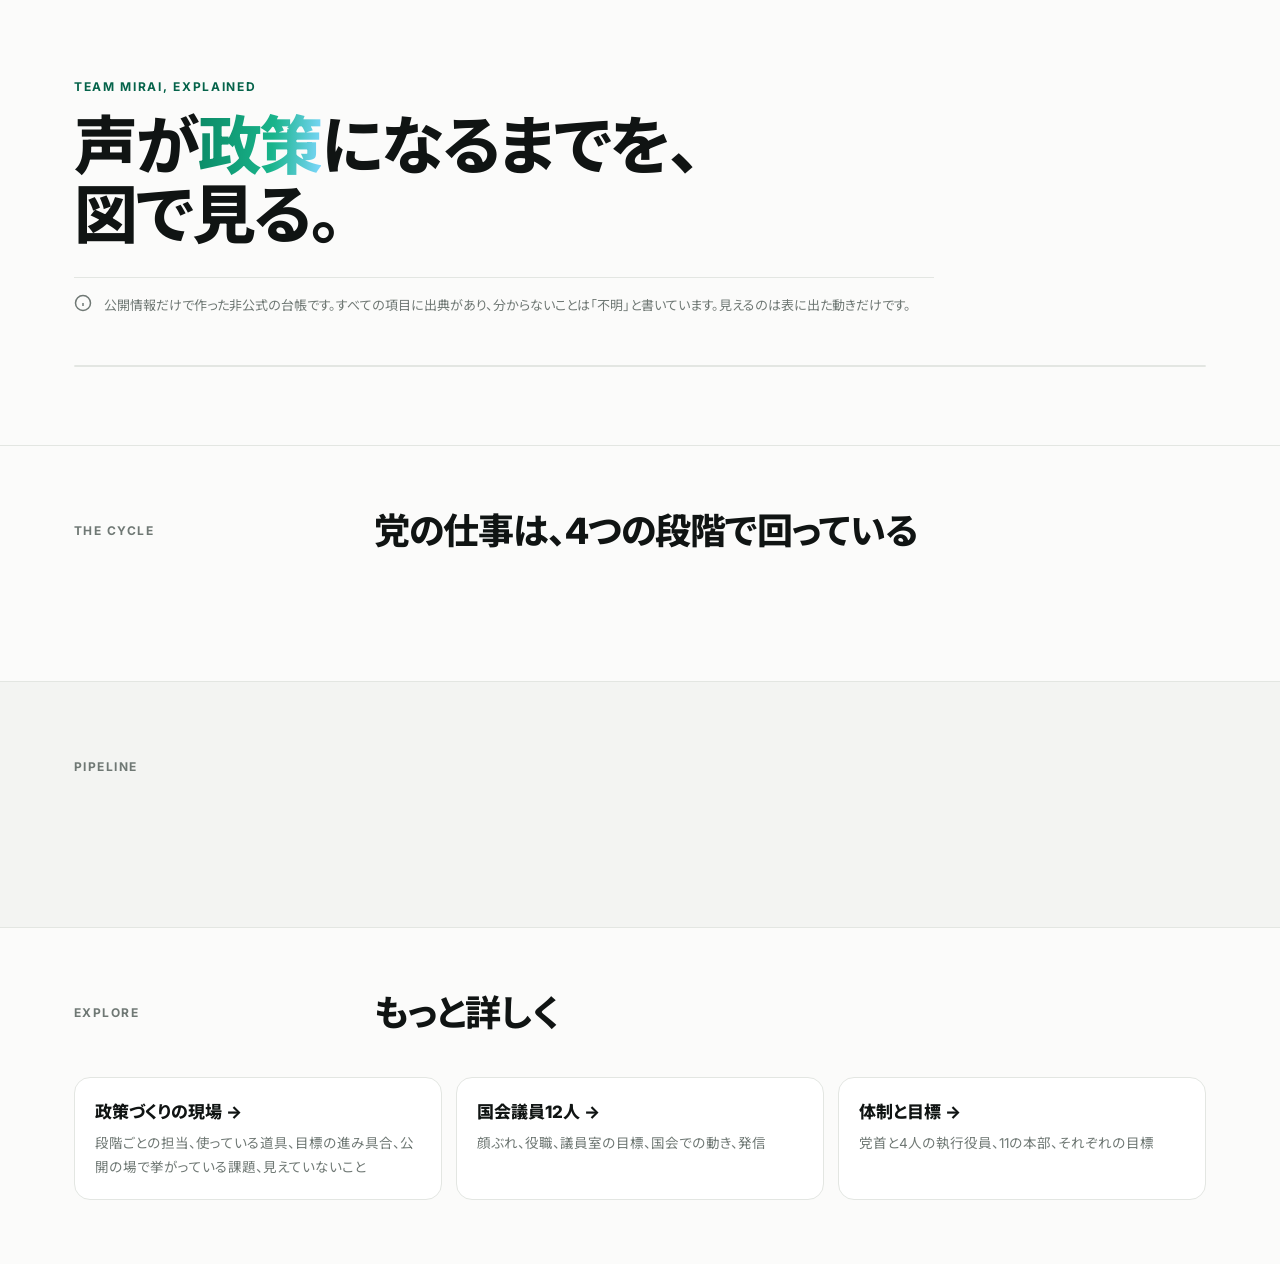
==== site/index.html @ 4ece0c5b "複数ページに作り直し: リング図、声が政策になるまでの流れ図、部署×段階の地図、議員の国会での動き、体制図、お知らせ全件の年表 Co-Authored-By: Claude Opus 5.5 <nor" ====
<!doctype html>
<html lang="ja"><head>
<meta charset="utf-8"><meta name="viewport" content="width=device-width, initial-scale=1">
<title>MiraiBoard — チームみらいを図で知る</title>
<meta name="description" content="チームみらいが何を目指し、政策づくりと広聴がどう回り、12人の国会議員が何に取り組んでいるのかを、公開情報だけで図にした台帳。">
<link rel="preconnect" href="https://fonts.googleapis.com"><link rel="preconnect" href="https://fonts.gstatic.com" crossorigin>
<link href="https://fonts.googleapis.com/css2?family=Inter:wght@400;500;600;700;800&family=Noto+Sans+JP:wght@400;500;700;800&family=Noto+Serif+JP:wght@700&display=swap" rel="stylesheet">
<link rel="stylesheet" href="assets/style.css">
</head><body>
<main>
<section class="ph"><div class="w">
  <div class="kick">Team Mirai, explained</div>
  <h1>声が<span class="g">政策</span>になるまでを、<br>図で見る。</h1>
  <p class="lead" id="lead"></p>
  <div class="note"><svg width="18" height="18" viewBox="0 0 24 24" fill="none" stroke="currentColor" stroke-width="2"><circle cx="12" cy="12" r="10"/><path d="M12 16v-4M12 8h.01"/></svg><span>公開情報だけで作った非公式の台帳です。すべての項目に出典があり、分からないことは「不明」と書いています。見えるのは表に出た動きだけです。</span></div>
</div></section>

<section class="blk" style="border-top:0;padding-top:12px"><div class="w">
  <div class="tiles" id="tiles"></div>
  <div class="src" id="tiles-src"></div>
</div></section>

<section class="blk"><div class="w">
  <div class="bh"><div class="k">The cycle</div><div><h2>党の仕事は、4つの段階で回っている</h2><p id="cycle-lead"></p></div></div>
  <div class="ringwrap"><div class="ring" id="ring"></div><div class="sheet" id="sheet"></div></div>
  <div style="margin-top:22px"><span id="lg"></span></div>
  <div class="src" id="ring-src"></div>
</div></section>

<section class="blk alt"><div class="w">
  <div class="bh"><div class="k">Pipeline</div><div><h2 id="pipe-title"></h2><p id="pipe-lead"></p></div></div>
  <div class="pipe" id="pipe"></div>
  <div class="side" id="pipe-side"></div>
  <div class="src" id="pipe-src"></div>
</div></section>

<section class="blk"><div class="w">
  <div class="bh"><div class="k">Explore</div><div><h2>もっと詳しく</h2></div></div>
  <div class="next">
    <a href="flow.html"><div class="t">政策づくりの現場 →</div><p>段階ごとの担当、使っている道具、目標の進み具合、公開の場で挙がっている課題、見えていないこと</p></a>
    <a href="people.html"><div class="t">国会議員12人 →</div><p>顔ぶれ、役職、議員室の目標、国会での動き、発信</p></a>
    <a href="org.html"><div class="t">体制と目標 →</div><p>党首と4人の執行役員、11の本部、それぞれの目標</p></a>
  </div>
</div></section>
</main>
<script src="assets/data.js"></script><script src="assets/common.js"></script>
<script>
chrome('index.html');
const P = MB.process, party = MB.party;
$('#lead').textContent = party.summary + ' 党がどんな仕組みで政策をつくり、どこまで進んでいて、どこで止まっているのかを、公開されている目標（OKR）と公式サイトから図にしました。';
const pick = ['2026年衆院選で獲得した議席数','国会議員','サポーター数','2026年衆院選・比例代表での得票数'];
$('#tiles').innerHTML = party.numbers.items.filter(n => pick.includes(n.label)).map(n => `<div class="tile"><div class="v">${esc(n.value.replace(/（.*）/, ''))}</div><div class="l">${esc(n.label)}</div></div>`).join('');
$('#tiles-src').innerHTML = `${esc(party.numbers.as_of)} 時点。` + srcHtml(party.numbers.source);

/* リング図: 4つの段階。外周の小さな印は、その段階の目標（KR）1つずつ */
const groups = Object.fromEntries((OKR.themes.find(t => t.key === 'demo') || { groups: [] }).groups.map(g => [g.tag, g]));
const ST = P.stages.filter(s => s.key !== 'cycle');
$('#cycle-lead').textContent = '「聴く → 磨く → 動かす → 伝える」。党自身が、目標をこの順に並べて公開しています。輪の外側の印が目標1つずつで、形と色で進み具合を示します。段階を押すと説明が出ます。';
const cx = 260, cy = 260, R1 = 150, R2 = 226, gap = 0.035;
const pol = (r, a) => [cx + r * Math.cos(a), cy + r * Math.sin(a)];
const arc = (a0, a1) => { const [x0, y0] = pol(R2, a0), [x1, y1] = pol(R2, a1), [x2, y2] = pol(R1, a1), [x3, y3] = pol(R1, a0); return `M${x0},${y0} A${R2},${R2} 0 0 1 ${x1},${y1} L${x2},${y2} A${R1},${R1} 0 0 0 ${x3},${y3} Z`; };
const shade = ['color-mix(in srgb,var(--brand) 88%,#000)', 'color-mix(in srgb,var(--brand) 92%,#fff)', 'color-mix(in srgb,var(--brand) 38%,var(--paper))', 'color-mix(in srgb,var(--brand) 22%,var(--paper))'];
let svg = `<svg viewBox="0 0 520 520" role="img" aria-label="デジタル民主主義サイクルの図"><defs><marker id="ah" markerWidth="8" markerHeight="8" refX="4" refY="4" orient="auto"><path d="M0,0 L8,4 L0,8 z" fill="var(--ink-3)"/></marker></defs>`;
ST.forEach((s, i) => {
  const a0 = -Math.PI / 2 + i * Math.PI / 2 + gap, a1 = -Math.PI / 2 + (i + 1) * Math.PI / 2 - gap, am = (a0 + a1) / 2;
  const [tx, ty] = pol((R1 + R2) / 2, am);
  svg += `<path class="seg-path" data-i="${i}" d="${arc(a0, a1)}" fill="${shade[i]}"/>`;
  const tc = i < 2 ? '#fff' : 'var(--ink)';
  svg += `<text x="${tx}" y="${ty - 4}" text-anchor="middle" font-size="26" font-weight="800" fill="${tc}" pointer-events="none">${esc(s.tag)}</text>`;
  svg += `<text x="${tx}" y="${ty + 20}" text-anchor="middle" font-size="12" fill="${tc}" opacity=".85" pointer-events="none">${esc(s.officer || '')}</text>`;
  const krs = (groups[s.tag] || { krs: [] }).krs;
  krs.forEach((id, j) => { const a = a0 + (a1 - a0) * (j + .5) / krs.length; const [mx, my] = pol(R2 + 20, a); const c = SC[(KR[id] || {}).status] || 'todo';
    svg += `<foreignObject x="${mx - 11}" y="${my - 11}" width="22" height="22">${mk(id)}</foreignObject>`; });
});
svg += `<circle cx="${cx}" cy="${cy}" r="${R1 - 18}" fill="var(--paper)" stroke="var(--line)"/><text x="${cx}" y="${cy - 10}" text-anchor="middle" font-size="12" font-weight="700" fill="var(--ink-3)" letter-spacing="2">DIGITAL</text><text x="${cx}" y="${cy + 10}" text-anchor="middle" font-size="12" font-weight="700" fill="var(--ink-3)" letter-spacing="2">DEMOCRACY</text><text x="${cx}" y="${cy + 34}" text-anchor="middle" font-size="15" font-weight="800" fill="var(--ink)">サイクル</text></svg>`;
$('#ring').innerHTML = svg;
function sheet(i) {
  const s = ST[i], krs = (groups[s.tag] || { krs: [] }).krs;
  const c = krs.reduce((a, id) => { const x = (KR[id] || {}).status; a[x] = (a[x] || 0) + 1; return a; }, {});
  $$('.seg-path').forEach(p => p.style.opacity = +p.dataset.i === i ? 1 : .35);
  $('#sheet').innerHTML = `<div class="num">0${i + 1}</div><h3>${esc(s.tag)}</h3><p class="sub">${esc(s.title)}</p>
  <dl><dt>していること</dt><dd>${esc(s.what)}</dd><dt>担当</dt><dd>${s.officer ? `執行役員 ${esc(s.officer)}／` : ''}${esc((s.units || []).join('・'))}</dd><dt>使う道具</dt><dd>${esc((s.tools || []).join('・') || '—')}</dd><dt>目標の状態</dt><dd>${['達成', '順調', '注意', '未着手'].filter(x => c[x]).map(x => st(x) + ` ${c[x]}`).join('　')}</dd></dl>
  <a class="more" href="flow.html#${esc(s.key)}">この段階を詳しく見る →</a>`;
}
$$('.seg-path').forEach(p => p.addEventListener('click', () => sheet(+p.dataset.i)));
sheet(0); $('#lg').innerHTML = legend();
$('#ring-src').innerHTML = srcHtml(P.intro_source) + '　' + srcHtml(OKR_SRC);

/* パイプライン図: 声 → 論点 → 政調 → 公表 */
const pp = P.pipeline;
$('#pipe-title').textContent = pp.title; $('#pipe-lead').textContent = pp.lead;
const dial = (r, c) => { const C = 2 * Math.PI * 48, v = Math.min(1, r ?? 0); return `<svg class="dial" viewBox="0 0 118 118"><circle cx="59" cy="59" r="48" fill="none" stroke="var(--mute)" stroke-width="10"/><circle cx="59" cy="59" r="48" fill="none" stroke="var(--${c})" stroke-width="10" stroke-linecap="round" stroke-dasharray="${C * v} ${C}" transform="rotate(-90 59 59)"/></svg>`; };
$('#pipe').innerHTML = pp.nodes.map((n, i) => { const k = KR[n.kr] || {}; const r = ratio(k.progress); const c = SC[k.status] || 'todo';
  const [a, b] = (k.progress || '').split('/');
  return `<div class="pnode"><div style="position:relative;width:118px">${dial(r, c)}<div style="position:absolute;inset:0;display:flex;flex-direction:column;align-items:center;justify-content:center"><b style="font-size:22px;letter-spacing:-.02em">${esc(a || '—')}</b><span class="small muted">/ ${esc(b || '')}</span></div></div>
  ${i < pp.nodes.length - 1 ? '<svg class="arrow" viewBox="0 0 100 14" preserveAspectRatio="none"><line x1="0" y1="7" x2="92" y2="7" stroke="var(--line-2)" stroke-width="2" stroke-dasharray="4 4"/><path d="M92,2 L100,7 L92,12" fill="var(--line-2)"/></svg>' : ''}
  <h4>${esc(n.label)}</h4><p>${esc(n.note)}</p><div style="margin-top:8px">${st(k.status)}</div></div>`; }).join('');
$('#pipe-side').innerHTML = pp.side.map(n => { const k = KR[n.kr] || {}; const r = ratio(k.progress);
  return `<div class="scard"><div class="t">${esc(n.label)}</div><div class="meter"><i style="width:${Math.min(100, (r || 0) * 100)}%"></i></div><div style="display:flex;justify-content:space-between;margin-top:8px;align-items:center"><span class="small muted">${esc(k.owner)}・${esc(k.progress || '—')}</span>${st(k.status)}</div></div>`; }).join('');
$('#pipe-src').innerHTML = '数字は目標に対する実績（例: 5/20件 ＝ 目標20件のうち5件）。' + srcHtml(OKR_SRC);
</script>
</body></html>
---- site/assets/style.css ----
:root{
  --bg:#fbfbfa; --paper:#ffffff; --soft:#f3f4f2; --mute:#eceeeb;
  --ink:#101413; --ink-2:#3c4441; --ink-3:#6f7874; --line:#e3e6e2; --line-2:#cfd4cf;
  --brand:#0b8a66; --brand-2:#19b48b; --brand-soft:#e5f4ee; --brand-ink:#05634a;
  --done:#11784a; --done-bg:#e2f3ea; --ok:#2457b8; --ok-bg:#e7eefb; --warn:#9a5300; --warn-bg:#fbefdc; --todo:#5f6864; --todo-bg:#eceeec;
  --sh:0 1px 2px rgba(16,20,19,.05),0 8px 24px rgba(16,20,19,.06);
  --sh-lg:0 24px 60px rgba(16,20,19,.18);
  --serif:"Noto Serif JP","Hiragino Mincho ProN",serif;
}
@media (prefers-color-scheme:dark){:root{
  --bg:#0c0f0e; --paper:#121615; --soft:#161b19; --mute:#1c2220;
  --ink:#eef2f0; --ink-2:#c4ccc8; --ink-3:#8d9893; --line:#232a27; --line-2:#2f3834;
  --brand:#33d2a3; --brand-2:#6fe4c2; --brand-soft:#11291f; --brand-ink:#86ecce;
  --done:#62d49c; --done-bg:#11291c; --ok:#8fb6ff; --ok-bg:#141f33; --warn:#f0b062; --warn-bg:#2b2012; --todo:#a5afab; --todo-bg:#1b211f;
  --sh:0 1px 2px rgba(0,0,0,.4),0 8px 24px rgba(0,0,0,.35); --sh-lg:0 24px 60px rgba(0,0,0,.6);
}}
*{box-sizing:border-box}
html{scroll-padding-top:76px}
body{margin:0;background:var(--bg);color:var(--ink);font:15px/1.75 Inter,"Noto Sans JP",system-ui,-apple-system,sans-serif;-webkit-font-smoothing:antialiased;font-feature-settings:"palt" 1}
a{color:inherit;text-decoration:none}
a.u{color:var(--brand-ink);text-decoration:underline;text-decoration-color:color-mix(in srgb,var(--brand) 35%,transparent);text-underline-offset:3px}
button{font:inherit;color:inherit;background:none;border:0;cursor:pointer}
.w{max-width:1180px;margin:0 auto;padding:0 24px}
.small{font-size:12.5px} .muted{color:var(--ink-3)} .ink2{color:var(--ink-2)}
/* top bar */
.bar{position:sticky;top:0;z-index:50;background:color-mix(in srgb,var(--bg) 80%,transparent);backdrop-filter:saturate(180%) blur(16px);-webkit-backdrop-filter:saturate(180%) blur(16px);border-bottom:1px solid var(--line)}
.bar .w{display:flex;align-items:center;gap:22px;height:64px}
.brand{display:flex;align-items:center;gap:10px;font-weight:800;letter-spacing:-.01em;white-space:nowrap}
.brand svg{flex:none}
.tabsnav{display:flex;gap:2px;overflow-x:auto;scrollbar-width:none;flex:1}
.tabsnav::-webkit-scrollbar{display:none}
.tabsnav a{position:relative;font-size:13.5px;font-weight:500;color:var(--ink-3);padding:8px 12px;white-space:nowrap}
.tabsnav a:hover{color:var(--ink)}
.tabsnav a.on{color:var(--ink)}
.tabsnav a.on::after{content:"";position:absolute;left:12px;right:12px;bottom:-13px;height:2px;background:var(--ink);border-radius:2px}
.stamp{font-size:12px;color:var(--ink-3);white-space:nowrap}
/* page head */
.ph{padding:76px 0 36px}
.kick{font-size:12px;font-weight:700;letter-spacing:.14em;text-transform:uppercase;color:var(--brand-ink)}
.ph h1{font-size:clamp(34px,5.4vw,64px);line-height:1.08;letter-spacing:-.035em;margin:14px 0 18px;font-weight:800}
.ph h1 .g{background:linear-gradient(95deg,var(--brand),var(--brand-2) 60%,#7fd8ff);-webkit-background-clip:text;background-clip:text;color:transparent}
.ph p.lead{font-size:18px;color:var(--ink-2);max-width:760px;margin:0}
.note{display:flex;gap:12px;align-items:flex-start;font-size:13px;color:var(--ink-3);border-top:1px solid var(--line);padding-top:16px;margin-top:28px;max-width:860px}
/* blocks */
.blk{padding:64px 0;border-top:1px solid var(--line)}
.blk.alt{background:var(--soft)}
.bh{display:grid;grid-template-columns:260px 1fr;gap:40px;margin-bottom:32px}
.bh .k{font-size:12px;font-weight:700;letter-spacing:.12em;text-transform:uppercase;color:var(--ink-3);padding-top:10px}
.bh h2{font-size:clamp(24px,3vw,36px);letter-spacing:-.025em;line-height:1.2;margin:0 0 10px;font-weight:800}
.bh p{margin:0;color:var(--ink-2);max-width:720px}
.src{font-size:12px;color:var(--ink-3);margin-top:14px}
.src a{color:var(--ink-2);text-decoration:underline;text-underline-offset:2px;text-decoration-color:var(--line-2)}
.chip{display:inline-flex;align-items:center;gap:6px;font-size:12px;font-weight:600;padding:3px 10px;border-radius:999px;background:var(--mute);color:var(--ink-2);white-space:nowrap}
.chip.b{background:var(--brand-soft);color:var(--brand-ink)}
.seg{display:inline-flex;gap:4px;padding:4px;border-radius:12px;background:var(--mute);flex-wrap:wrap}
.seg button{font-size:13px;font-weight:600;padding:6px 12px;border-radius:9px;color:var(--ink-3)}
.seg button.on{background:var(--paper);color:var(--ink);box-shadow:var(--sh)}
/* status (icon + label, never color alone) */
.st{display:inline-flex;align-items:center;gap:5px;font-size:11.5px;font-weight:700;padding:2px 9px 2px 7px;border-radius:999px;white-space:nowrap}
.st svg{width:11px;height:11px}
.st.done{color:var(--done);background:var(--done-bg)} .st.ok{color:var(--ok);background:var(--ok-bg)} .st.warn{color:var(--warn);background:var(--warn-bg)} .st.todo{color:var(--todo);background:var(--todo-bg)}
.legend{display:flex;gap:8px;flex-wrap:wrap;align-items:center;font-size:12px;color:var(--ink-3)}
/* tiles */
.tiles{display:grid;grid-template-columns:repeat(4,1fr);gap:1px;background:var(--line);border:1px solid var(--line);border-radius:18px;overflow:hidden}
.tile{background:var(--paper);padding:22px 22px 20px}
.tile .v{font-size:32px;font-weight:800;letter-spacing:-.03em;line-height:1.05}
.tile .l{font-size:12.5px;color:var(--ink-3);margin-top:8px}
/* ring */
.ringwrap{display:grid;grid-template-columns:minmax(0,1.05fr) minmax(0,1fr);gap:48px;align-items:center}
.ring svg{width:100%;height:auto;display:block}
.ring .seg-path{cursor:pointer;transition:opacity .2s}
.ring .seg-path:hover{opacity:.9}
.sheet .num{font-family:var(--serif);font-size:96px;line-height:.9;font-weight:700;color:var(--mute);-webkit-text-stroke:1px var(--line-2)}
.sheet h3{font-size:34px;letter-spacing:-.02em;margin:6px 0 8px;font-weight:800}
.sheet .sub{font-size:17px;color:var(--ink-2);margin:0 0 18px}
.sheet dl{display:grid;grid-template-columns:110px 1fr;gap:10px 16px;margin:0;border-top:1px solid var(--line);padding-top:16px;font-size:14px}
.sheet dt{color:var(--ink-3);font-size:12.5px;font-weight:600;padding-top:2px}
.sheet dd{margin:0}
.sheet .more{display:inline-flex;margin-top:18px;font-weight:700;font-size:14px;border-bottom:2px solid var(--ink);padding-bottom:2px}
/* pipeline */
.pipe{position:relative;display:grid;grid-template-columns:repeat(4,1fr);gap:0}
.pnode{position:relative;padding:0 18px 0 0}
.pnode .dial{width:118px;height:118px}
.pnode h4{margin:14px 0 2px;font-size:17px;font-weight:800;letter-spacing:-.01em}
.pnode p{margin:0;font-size:13px;color:var(--ink-3)}
.pnode .arrow{position:absolute;top:52px;right:-6px;left:132px;height:14px}
.side{display:grid;grid-template-columns:repeat(3,1fr);gap:14px;margin-top:40px}
.scard{background:var(--paper);border:1px solid var(--line);border-radius:16px;padding:18px}
.scard .t{font-weight:700;font-size:14.5px;margin-bottom:10px}
.meter{height:8px;border-radius:99px;background:var(--mute);overflow:hidden}
.meter i{display:block;height:100%;border-radius:99px;background:var(--brand)}
/* matrix */
.matrix{display:grid;border:1px solid var(--line);border-radius:18px;overflow:hidden;background:var(--line);gap:1px}
.matrix .c{background:var(--paper);padding:12px 14px;min-height:56px}
.matrix .hd{background:var(--soft);font-size:12px;font-weight:700;color:var(--ink-3);letter-spacing:.04em}
.matrix .rh{font-weight:700;font-size:13.5px}
.marks{display:flex;flex-wrap:wrap;gap:5px}
.mk{width:22px;height:22px;border-radius:7px;display:inline-flex;align-items:center;justify-content:center;cursor:default;position:relative}
.mk svg{width:12px;height:12px}
.mk.done{background:var(--done-bg);color:var(--done)} .mk.ok{background:var(--ok-bg);color:var(--ok)} .mk.warn{background:var(--warn-bg);color:var(--warn)} .mk.todo{background:var(--todo-bg);color:var(--todo)}
.mk:hover,.mk:focus{outline:2px solid var(--ink);outline-offset:1px}
.tip{position:fixed;z-index:80;max-width:320px;background:var(--ink);color:var(--bg);font-size:12.5px;line-height:1.55;padding:10px 12px;border-radius:10px;pointer-events:none;opacity:0;transition:opacity .12s;box-shadow:var(--sh-lg)}
.tip.on{opacity:1}
.tip b{display:block;margin-bottom:2px}
/* editorial stage list */
.stage{display:grid;grid-template-columns:120px 1fr 1fr;gap:32px;padding:40px 0;border-top:1px solid var(--line)}
.stage .no{font-family:var(--serif);font-size:64px;line-height:1;color:var(--ink-3)}
.stage h3{font-size:26px;margin:0 0 6px;letter-spacing:-.02em}
.stage .what{color:var(--ink-2);margin:0 0 14px}
.stage ul.facts{list-style:none;padding:0;margin:0;display:grid;gap:12px}
.stage ul.facts li{font-size:14px;padding-left:16px;position:relative}
.stage ul.facts li::before{content:"";position:absolute;left:0;top:10px;width:6px;height:6px;border-radius:50%;background:var(--brand)}
.kv{display:flex;flex-wrap:wrap;gap:6px;margin:0 0 12px}
.lbl{font-size:11.5px;font-weight:700;letter-spacing:.08em;text-transform:uppercase;color:var(--ink-3);margin:18px 0 8px}
.issue{display:flex;gap:10px;font-size:13.5px;margin:6px 0}
.issue code{font-size:11.5px;color:var(--ink-3);background:var(--mute);padding:1px 6px;border-radius:6px;white-space:nowrap;height:fit-content}
.blind{font-size:13.5px;color:var(--ink-2);border:1px dashed var(--line-2);border-radius:12px;padding:10px 12px;background:repeating-linear-gradient(135deg,transparent 0 8px,color-mix(in srgb,var(--mute) 60%,transparent) 8px 9px)}
/* table */
.tbl{width:100%;border-collapse:collapse;font-size:14px}
.tbl th{font-size:12px;color:var(--ink-3);font-weight:600;text-align:left;padding:10px 12px;border-bottom:1px solid var(--line-2)}
.tbl td{padding:12px;border-bottom:1px solid var(--line);vertical-align:top}
.scroll{overflow-x:auto}
/* people */
.pgrid{display:grid;grid-template-columns:repeat(auto-fill,minmax(210px,1fr));gap:20px}
.pgrid{align-items:start}
.person{text-align:left;display:flex;flex-direction:column;width:100%;padding:0;align-self:start}
.person .ph-img{aspect-ratio:4/5;border-radius:18px;overflow:hidden;background:var(--mute);position:relative}
.person img{width:100%;height:100%;object-fit:cover;object-position:center 15%;display:block;transition:transform .4s}
.person:hover img{transform:scale(1.04)}
.person .ini{position:absolute;inset:0;display:flex;align-items:center;justify-content:center;font-size:56px;font-weight:800;color:var(--brand-ink);background:var(--brand-soft)}
.person .nm{font-size:18px;font-weight:800;margin-top:12px;letter-spacing:-.01em}
.person .meta{font-size:12.5px;color:var(--ink-3)}
.person .roles{display:flex;gap:6px;flex-wrap:wrap;margin-top:8px}
.person .sbar{display:flex;height:6px;border-radius:99px;overflow:hidden;margin-top:10px;gap:2px;background:var(--paper)}
.person .sbar i{display:block;height:100%}
.search{height:42px;border-radius:12px;border:1px solid var(--line);background:var(--paper);padding:0 14px;font:inherit;color:var(--ink);min-width:240px;flex:1}
.toolbar{display:flex;gap:10px;flex-wrap:wrap;align-items:center;margin-bottom:24px}
/* bars chart */
.hbar{display:grid;grid-template-columns:120px 1fr 36px;gap:12px;align-items:center;padding:6px 0;cursor:default}
.hbar .n{font-size:13.5px;font-weight:600;white-space:nowrap}
.hbar .t{height:14px;border-radius:0 4px 4px 0;background:var(--brand)}
.hbar .v{font-size:12.5px;color:var(--ink-3);text-align:right}
.hbar:hover .t{background:var(--brand-ink)}
/* drawer */
.scrim{position:fixed;inset:0;background:rgba(10,14,13,.45);opacity:0;pointer-events:none;transition:.2s;z-index:70}
.scrim.on{opacity:1;pointer-events:auto}
.drawer{position:fixed;top:0;right:0;width:min(680px,100%);height:100%;background:var(--bg);z-index:71;transform:translateX(102%);transition:transform .28s cubic-bezier(.2,.8,.2,1);overflow-y:auto;box-shadow:var(--sh-lg)}
.drawer.on{transform:none}
.dtop{position:sticky;top:0;display:flex;justify-content:flex-end;padding:14px 18px;background:color-mix(in srgb,var(--bg) 88%,transparent);backdrop-filter:blur(8px);z-index:3}
.dtop button{width:38px;height:38px;border-radius:12px;border:1px solid var(--line);background:var(--paper)}
.dbody{padding:0 30px 56px}
.dhero{display:grid;grid-template-columns:150px 1fr;gap:22px;align-items:end}
.dhero .ph-img{aspect-ratio:4/5;border-radius:16px;overflow:hidden;background:var(--mute);position:relative}
.dhero img{width:100%;height:100%;object-fit:cover;object-position:center 15%}
.dname{font-size:30px;font-weight:800;letter-spacing:-.02em;line-height:1.2}
.quote{font-family:var(--serif);font-size:22px;line-height:1.55;margin:26px 0 10px;font-weight:700}
.dsec{margin-top:30px}
.obj{border-top:1px solid var(--line);padding:14px 0}
.obj .ot{font-weight:700;font-size:15px}
.obj .od{font-size:13px;color:var(--ink-3);margin:4px 0 8px}
.krrow{display:flex;justify-content:space-between;gap:12px;font-size:13.5px;padding:5px 0}
.krrow .pg{font-size:12px;color:var(--ink-3);white-space:nowrap}
.feed{list-style:none;margin:0;padding:0}
.feed li{display:grid;grid-template-columns:92px 1fr;gap:12px;font-size:13.5px;padding:8px 0;border-top:1px solid var(--line)}
.feed .d{color:var(--ink-3);font-size:12.5px}
.links{display:flex;flex-wrap:wrap;gap:8px}
.links a{font-size:13px;padding:6px 12px;border-radius:999px;border:1px solid var(--line);background:var(--paper)}
/* org */
.org{display:grid;gap:28px}
.org .lead-node{justify-self:center;text-align:center}
.onode{background:var(--paper);border:1px solid var(--line);border-radius:16px;padding:14px 18px;box-shadow:var(--sh)}
.onode .r{font-size:11.5px;font-weight:700;letter-spacing:.1em;color:var(--ink-3)}
.onode .n{font-size:17px;font-weight:800}
.ocols{display:grid;grid-template-columns:repeat(4,1fr);gap:16px;position:relative}
.ocols::before{content:"";position:absolute;top:-15px;left:12.5%;right:12.5%;height:1px;background:var(--line-2)}
.ocol{position:relative;display:grid;gap:8px;align-content:start}
.ocol::before{content:"";position:absolute;top:-15px;left:50%;height:15px;width:1px;background:var(--line-2)}
.ocol .units{display:grid;gap:6px;margin-top:4px}
.ocol .unit{font-size:13px;padding:8px 12px;border-radius:10px;background:var(--soft);border:1px solid var(--line);text-align:center}
.vline{width:1px;height:14px;background:var(--line-2);justify-self:center}
/* timeline */
.track{position:relative;height:96px;margin:10px 0 8px}
.track .axis{position:absolute;left:0;right:0;top:46px;height:2px;background:var(--line-2)}
.track .pt{position:absolute;top:38px;transform:translateX(-50%);text-align:center}
.track .pt i{display:block;width:16px;height:16px;border-radius:50%;background:var(--paper);border:3px solid var(--brand);margin:0 auto}
.track .pt span{display:block;font-size:11.5px;color:var(--ink-3);margin-top:6px;white-space:nowrap}
.track .yr{position:absolute;top:8px;font-size:12px;font-weight:800;color:var(--ink-3);transform:translateX(-50%)}
.mil{display:grid;grid-template-columns:repeat(auto-fill,minmax(260px,1fr));gap:12px;margin-top:20px}
.mil .m{background:var(--paper);border:1px solid var(--line);border-radius:14px;padding:14px 16px}
.mil .m .d{font-size:12px;font-weight:700;color:var(--brand-ink)}
.mil .m .e{font-size:14px;margin-top:4px}
/* cards */
.cards{display:grid;grid-template-columns:repeat(auto-fill,minmax(270px,1fr));gap:14px}
.card{background:var(--paper);border:1px solid var(--line);border-radius:16px;padding:18px}
.card h3{margin:6px 0 6px;font-size:16px}
.card p{margin:0;font-size:13.5px;color:var(--ink-2)}
.mission{font-family:var(--serif);font-size:clamp(26px,3.6vw,44px);line-height:1.45;font-weight:700;letter-spacing:-.01em;margin:0}
.vals{display:grid;grid-template-columns:repeat(5,1fr);gap:1px;background:var(--line);border:1px solid var(--line);border-radius:16px;overflow:hidden;margin-top:28px}
.vals div{background:var(--paper);padding:16px}
.vals b{display:block;font-size:15px}
.vals span{font-size:12.5px;color:var(--ink-3)}
.jobhero{display:grid;grid-template-columns:1.2fr 1fr;gap:28px;background:var(--paper);border:1px solid var(--line);border-radius:20px;padding:28px}
.duty{list-style:none;margin:0;padding:0;counter-reset:d}
.duty li{counter-increment:d;position:relative;padding:12px 0 12px 44px;border-top:1px solid var(--line);font-size:14.5px}
.duty li::before{content:counter(d,decimal-leading-zero);position:absolute;left:0;top:12px;font-family:var(--serif);font-weight:700;color:var(--ink-3);font-size:18px}
.duty .go{display:flex;gap:6px;flex-wrap:wrap;margin-top:8px}
.duty .go a{font-size:12px;font-weight:700;color:var(--brand-ink);background:var(--brand-soft);padding:3px 10px;border-radius:999px}
details.job{border-top:1px solid var(--line)}
details.job summary{list-style:none;display:flex;justify-content:space-between;gap:12px;padding:14px 0;cursor:pointer;font-weight:600}
details.job summary::-webkit-details-marker{display:none}
details.job .b{padding:0 0 16px;font-size:13.5px;color:var(--ink-2)}
.next{display:grid;grid-template-columns:repeat(3,1fr);gap:14px}
.next a{display:block;background:var(--paper);border:1px solid var(--line);border-radius:16px;padding:20px;transition:.15s}
.next a:hover{border-color:var(--ink)}
.next .t{font-weight:800;font-size:17px;margin-bottom:4px}
.next p{margin:0;font-size:13.5px;color:var(--ink-3)}
footer.ft{border-top:1px solid var(--line);padding:40px 0 60px;font-size:13px;color:var(--ink-3)}
@media (max-width:980px){.bh{grid-template-columns:1fr;gap:8px}.ringwrap{grid-template-columns:1fr;gap:20px}.pipe{grid-template-columns:1fr 1fr;row-gap:28px}.pnode .arrow{display:none}.side,.next{grid-template-columns:1fr}.stage{grid-template-columns:1fr;gap:14px}.tiles{grid-template-columns:repeat(2,1fr)}.ocols{grid-template-columns:1fr 1fr}.ocols::before,.ocol::before{display:none}.vals{grid-template-columns:1fr 1fr}.jobhero{grid-template-columns:1fr}}
@media (max-width:560px){.w{padding:0 16px}.ph{padding:48px 0 24px}.stamp{display:none}.pipe{grid-template-columns:1fr}.hbar{grid-template-columns:90px 1fr 30px}.dhero{grid-template-columns:100px 1fr}.dbody{padding:0 18px 48px}.ocols{grid-template-columns:1fr}}
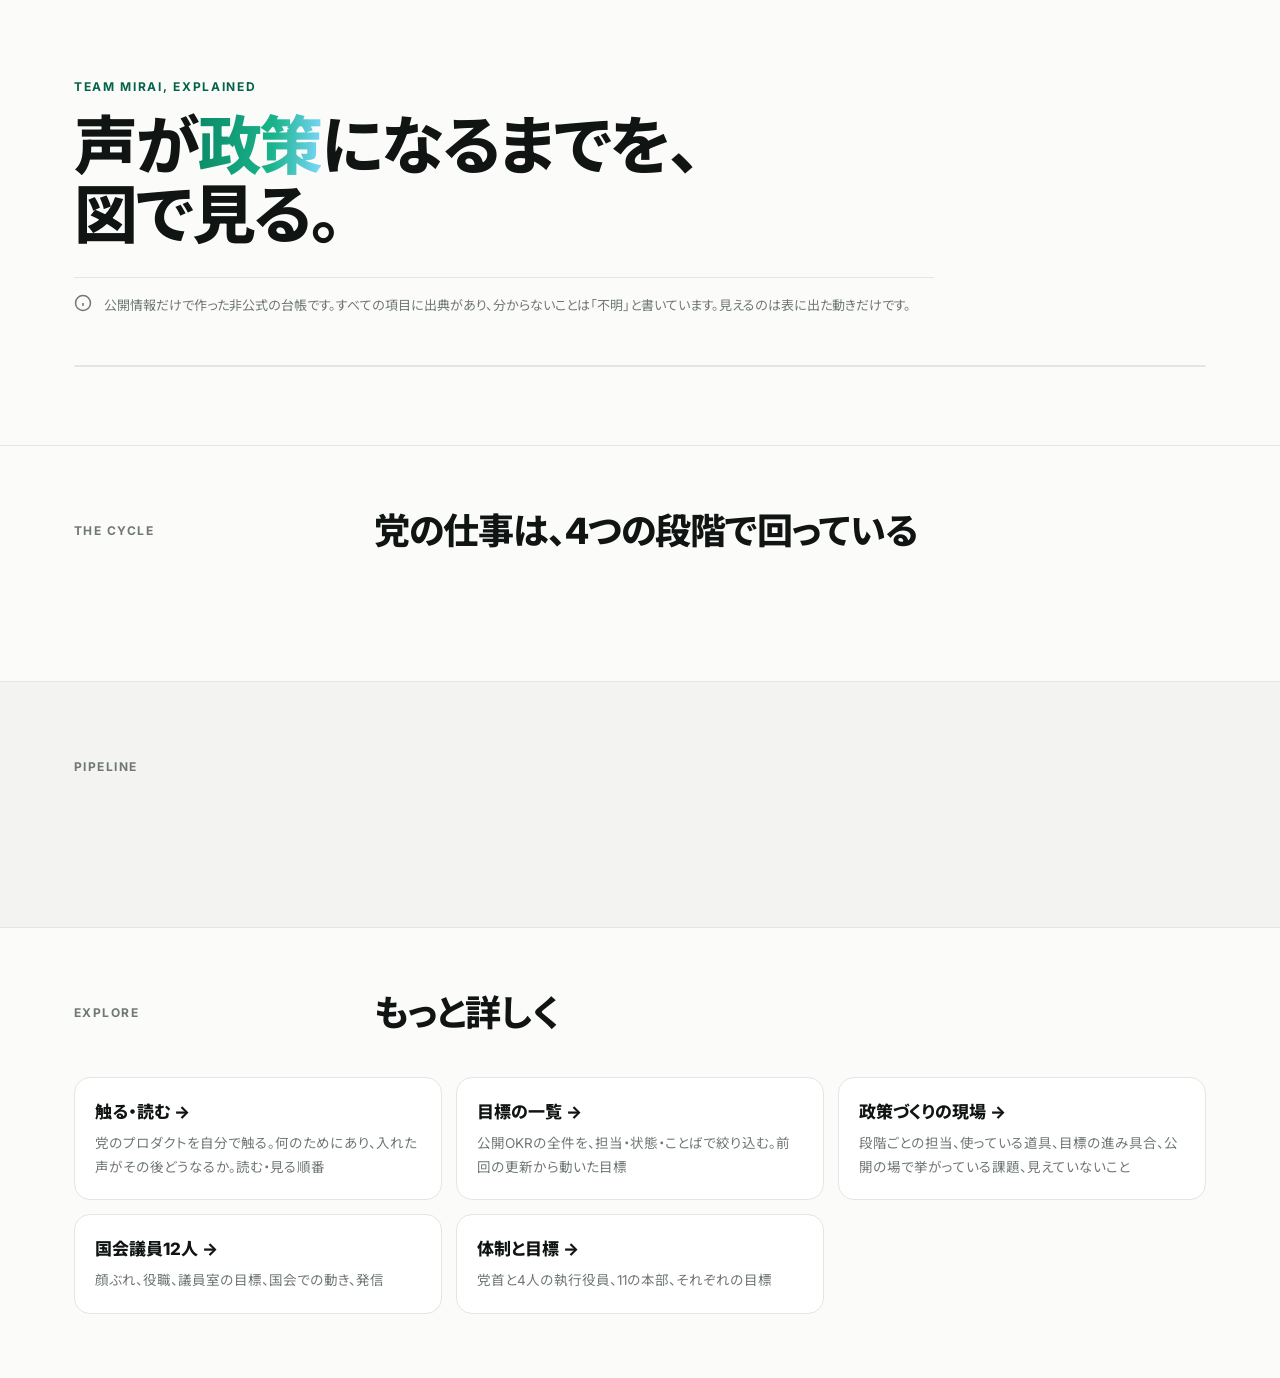
==== commit 0f650c1d: "触る・読むページと目標の一覧ページを追加、公開OKRを11月20日の更新に合わせる Co-Authored-By: Claude Opus 5.5 <noreply@anthropic.com> Cl" ====
--- a/site/index.html
+++ b/site/index.html
@@ -37,6 +37,8 @@
 <section class="blk"><div class="w">
   <div class="bh"><div class="k">Explore</div><div><h2>もっと詳しく</h2></div></div>
   <div class="next">
+    <a href="start.html"><div class="t">触る・読む →</div><p>党のプロダクトを自分で触る。何のためにあり、入れた声がその後どうなるか。読む・見る順番</p></a>
+    <a href="okr.html"><div class="t">目標の一覧 →</div><p>公開OKRの全件を、担当・状態・ことばで絞り込む。前回の更新から動いた目標</p></a>
     <a href="flow.html"><div class="t">政策づくりの現場 →</div><p>段階ごとの担当、使っている道具、目標の進み具合、公開の場で挙がっている課題、見えていないこと</p></a>
     <a href="people.html"><div class="t">国会議員12人 →</div><p>顔ぶれ、役職、議員室の目標、国会での動き、発信</p></a>
     <a href="org.html"><div class="t">体制と目標 →</div><p>党首と4人の執行役員、11の本部、それぞれの目標</p></a>
@@ -97,6 +99,6 @@
   <h4>${esc(n.label)}</h4><p>${esc(n.note)}</p><div style="margin-top:8px">${st(k.status)}</div></div>`; }).join('');
 $('#pipe-side').innerHTML = pp.side.map(n => { const k = KR[n.kr] || {}; const r = ratio(k.progress);
   return `<div class="scard"><div class="t">${esc(n.label)}</div><div class="meter"><i style="width:${Math.min(100, (r || 0) * 100)}%"></i></div><div style="display:flex;justify-content:space-between;margin-top:8px;align-items:center"><span class="small muted">${esc(k.owner)}・${esc(k.progress || '—')}</span>${st(k.status)}</div></div>`; }).join('');
-$('#pipe-src').innerHTML = '数字は目標に対する実績（例: 5/20件 ＝ 目標20件のうち5件）。' + srcHtml(OKR_SRC);
+$('#pipe-src').innerHTML = '数字は目標に対する実績（例: 3/5件 ＝ 目標5件のうち3件）。' + srcHtml(OKR_SRC);
 </script>
 </body></html>
--- a/site/assets/style.css
+++ b/site/assets/style.css
@@ -217,3 +217,43 @@
 footer.ft{border-top:1px solid var(--line);padding:40px 0 60px;font-size:13px;color:var(--ink-3)}
 @media (max-width:980px){.bh{grid-template-columns:1fr;gap:8px}.ringwrap{grid-template-columns:1fr;gap:20px}.pipe{grid-template-columns:1fr 1fr;row-gap:28px}.pnode .arrow{display:none}.side,.next{grid-template-columns:1fr}.stage{grid-template-columns:1fr;gap:14px}.tiles{grid-template-columns:repeat(2,1fr)}.ocols{grid-template-columns:1fr 1fr}.ocols::before,.ocol::before{display:none}.vals{grid-template-columns:1fr 1fr}.jobhero{grid-template-columns:1fr}}
 @media (max-width:560px){.w{padding:0 16px}.ph{padding:48px 0 24px}.stamp{display:none}.pipe{grid-template-columns:1fr}.hbar{grid-template-columns:90px 1fr 30px}.dhero{grid-template-columns:100px 1fr}.dbody{padding:0 18px 48px}.ocols{grid-template-columns:1fr}}
+/* guide（触る・読む） */
+.try{display:grid;grid-template-columns:repeat(auto-fill,minmax(340px,1fr));gap:16px}
+.try .card{display:flex;flex-direction:column;gap:10px;padding:22px}
+.try .card h3{margin:0;font-size:18px}
+.try .why{font-size:14px;color:var(--ink-2)}
+.try .do{font-size:13.5px;background:var(--soft);border-radius:12px;padding:10px 12px}
+.try .do b,.try .then b{display:block;font-size:11.5px;letter-spacing:.06em;color:var(--ink-3);margin-bottom:4px}
+.try .then ol{margin:0;padding-left:18px;font-size:13.5px;color:var(--ink-2)}
+.try .then li{margin:2px 0}
+.try .warnnote{font-size:12.5px;color:var(--warn)}
+.try .krs{display:grid;gap:6px;border-top:1px solid var(--line);padding-top:10px}
+.try .krs div{display:flex;justify-content:space-between;gap:10px;font-size:12.5px}
+.try .go{align-self:flex-start;font-size:13px;font-weight:700;color:var(--paper);background:var(--ink);padding:8px 14px;border-radius:999px}
+.try .card .src{margin-top:auto}
+.ex{display:grid;grid-template-columns:repeat(auto-fill,minmax(300px,1fr));gap:14px}
+.ex .card .flow{display:flex;flex-wrap:wrap;align-items:center;gap:6px;margin:8px 0}
+.ex .card .flow span{font-size:13px;font-weight:700;background:var(--brand-soft);color:var(--brand-ink);padding:4px 10px;border-radius:999px}
+.ex .card .flow i{font-style:normal;color:var(--ink-3)}
+.rl{display:grid;gap:28px}
+.rl ul{list-style:none;margin:0;padding:0;border-top:1px solid var(--line)}
+.rl li{display:grid;grid-template-columns:28px 1fr auto;gap:12px;align-items:start;padding:12px 0;border-bottom:1px solid var(--line)}
+.rl li input{width:18px;height:18px;margin-top:3px;accent-color:var(--brand)}
+.rl li.done .tt{color:var(--ink-3);text-decoration:line-through;text-decoration-color:var(--line-2)}
+.rl .tt{font-weight:600}
+.rl .why{font-size:13px;color:var(--ink-3)}
+.rl .k{font-size:11.5px;font-weight:700;color:var(--ink-3);white-space:nowrap}
+.prog{display:flex;align-items:center;gap:12px;margin-bottom:20px;font-size:13px;color:var(--ink-3)}
+.prog .bar{flex:1;max-width:320px;height:8px;border-radius:99px;background:var(--mute);overflow:hidden}
+.prog .bar i{display:block;height:100%;background:var(--brand)}
+/* okr（目標の一覧） */
+.kpis{display:grid;grid-template-columns:repeat(5,1fr);gap:12px}
+.kpis div{background:var(--paper);border:1px solid var(--line);border-radius:14px;padding:14px 16px}
+.kpis b{display:block;font-size:28px;font-weight:800;letter-spacing:-.02em}
+.kpis span{font-size:12.5px;color:var(--ink-3)}
+.chg{display:grid;gap:0;border-top:1px solid var(--line)}
+.chg>div{display:grid;grid-template-columns:1fr auto;gap:12px;padding:10px 0;border-bottom:1px solid var(--line);font-size:13.5px}
+.chg .who{font-size:12px;color:var(--ink-3)}
+.chg .mv{display:flex;align-items:center;gap:6px;white-space:nowrap;font-size:12px;color:var(--ink-3)}
+select.sel{height:42px;border-radius:12px;border:1px solid var(--line);background:var(--paper);padding:0 12px;font:inherit;color:var(--ink)}
+@media (max-width:760px){.kpis{grid-template-columns:repeat(2,1fr)}.try{grid-template-columns:1fr}.rl li{grid-template-columns:28px 1fr}.rl .k{grid-column:2}}
